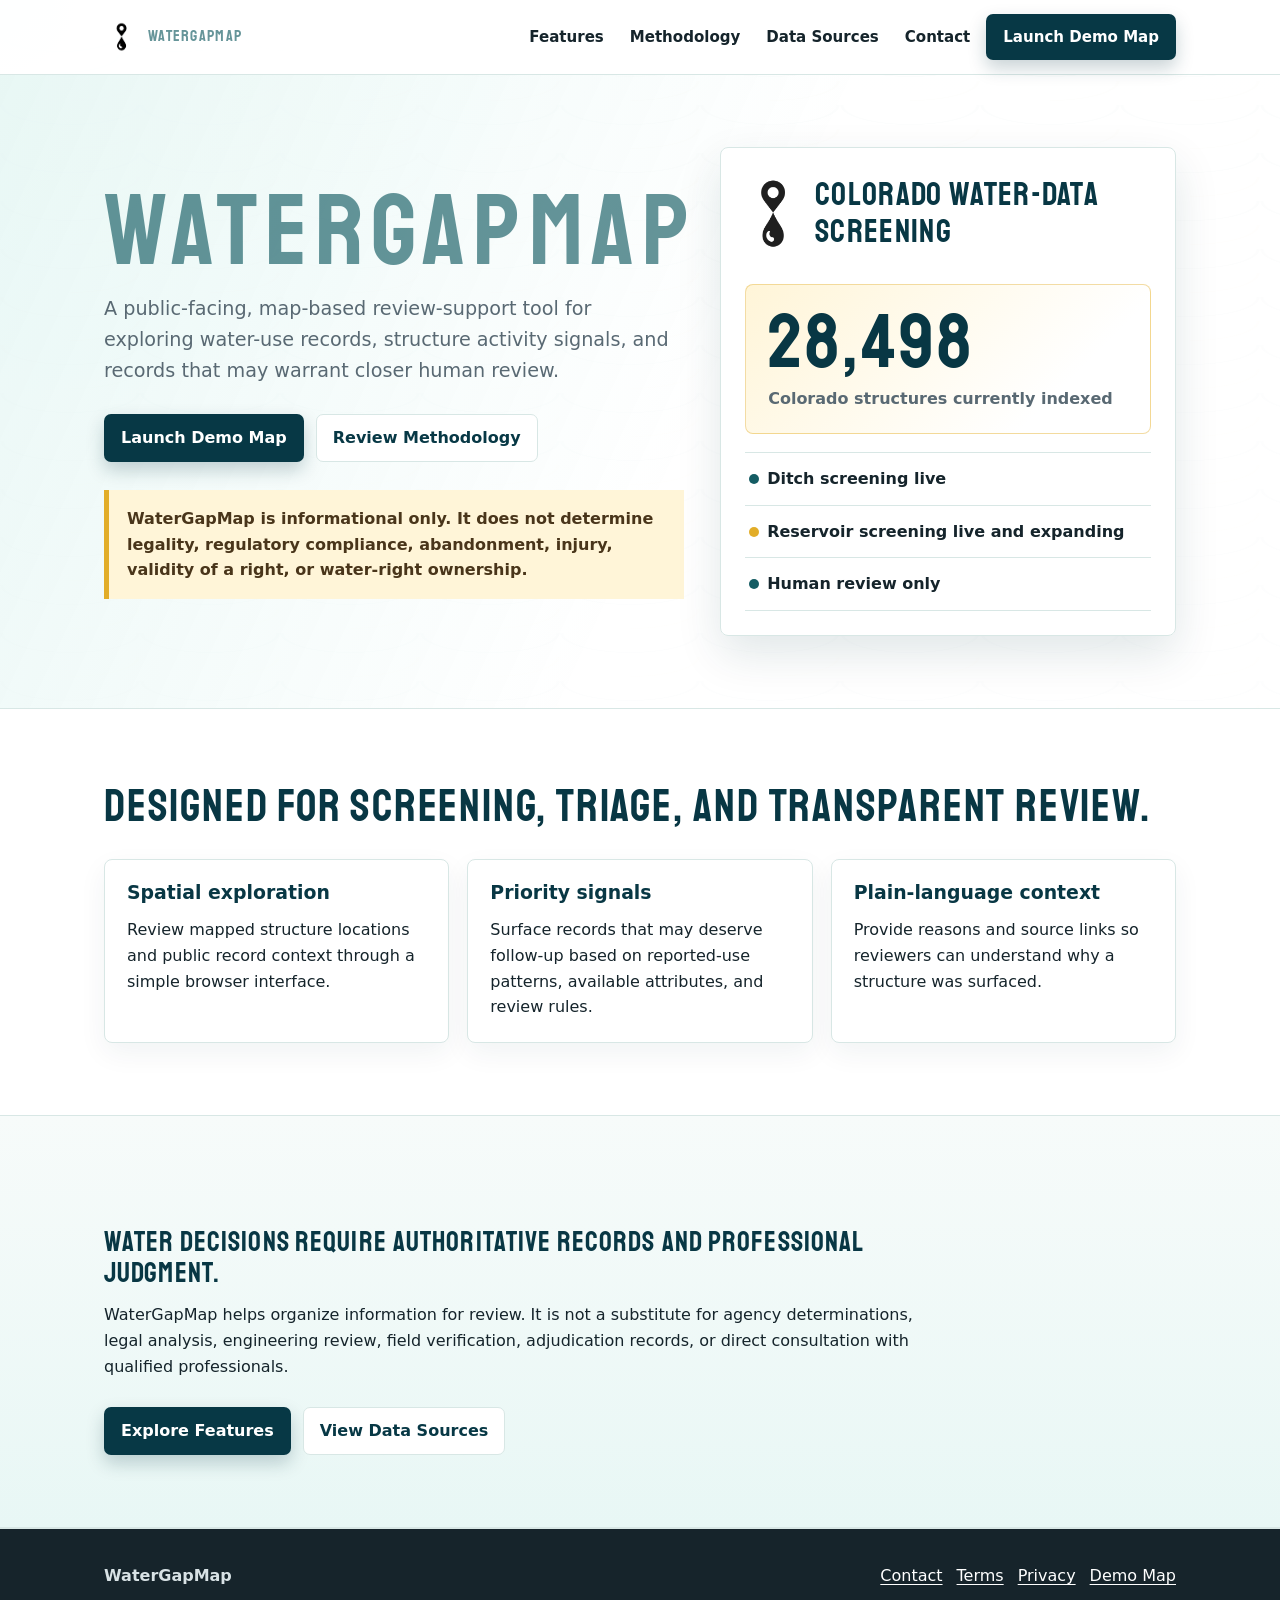
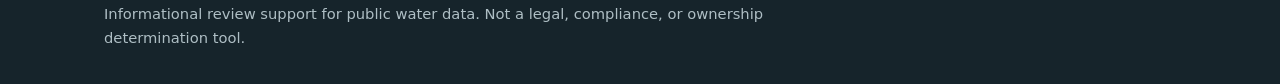
==== index.html @ fc8bfb39 "Update homepage structure coverage count" ====
<!doctype html>
<html lang="en">
<head>
  <meta charset="utf-8">
  <meta name="viewport" content="width=device-width, initial-scale=1">
  <title>WaterGapMap | Informational Water Review Support</title>
  <meta name="description" content="WaterGapMap is an informational review-support tool for exploring public water-use signals and prioritizing human review.">
  <link rel="stylesheet" href="assets/styles.css">
</head>
<body>
  <header class="site-header">
    <nav class="nav" aria-label="Main navigation">
      <a class="brand" href="index.html"><span class="brand-mark" aria-hidden="true"></span><span>WaterGapMap</span></a>
      <div class="nav-links">
        <a href="features.html">Features</a>
        <a href="methodology.html">Methodology</a>
        <a href="data-sources.html">Data Sources</a>
        <a href="contact.html">Contact</a>
        <a class="button" href="https://watergapmap-mvp.onrender.com/">Launch Demo Map</a>
      </div>
    </nav>
  </header>

  <main>
    <section class="hero">
      <div class="hero-inner hero-grid">
        <div>
          <h1 class="wordmark hero-wordmark">WaterGapMap</h1>
          <p class="lede">A public-facing, map-based review-support tool for exploring water-use records, structure activity signals, and records that may warrant closer human review.</p>
          <div class="actions">
            <a class="button" href="https://watergapmap-mvp.onrender.com/">Launch Demo Map</a>
            <a class="button secondary" href="methodology.html">Review Methodology</a>
          </div>
          <p class="notice">WaterGapMap is informational only. It does not determine legality, regulatory compliance, abandonment, injury, validity of a right, or water-right ownership.</p>
        </div>
        <aside class="mvp-panel" aria-label="WaterGapMap MVP scope">
          <div class="panel-header">
            <img class="hero-logo" src="assets/wgm_logo.png" alt="" aria-hidden="true">
            <div>
              <h2>Colorado water-data screening</h2>
            </div>
          </div>
          <div class="metric">
            <strong>28,498</strong>
            <span>Colorado structures currently indexed</span>
          </div>
          <div class="scope-list">
            <div><span class="dot low"></span><strong>Ditch screening live</strong></div>
            <div><span class="dot medium"></span><strong>Reservoir screening live and expanding</strong></div>
            <div><span class="dot low"></span><strong>Human review only</strong></div>
          </div>
        </aside>
      </div>
    </section>

    <section class="section">
      <h2>Designed for screening, triage, and transparent review.</h2>
      <div class="grid">
        <article class="card">
          <h3>Spatial exploration</h3>
          <p>Review mapped structure locations and public record context through a simple browser interface.</p>
        </article>
        <article class="card">
          <h3>Priority signals</h3>
          <p>Surface records that may deserve follow-up based on reported-use patterns, available attributes, and review rules.</p>
        </article>
        <article class="card">
          <h3>Plain-language context</h3>
          <p>Provide reasons and source links so reviewers can understand why a structure was surfaced.</p>
        </article>
      </div>
    </section>

    <section class="band">
      <div class="section">
        <div class="content">
          <h2>Water decisions require authoritative records and professional judgment.</h2>
          <p>WaterGapMap helps organize information for review. It is not a substitute for agency determinations, legal analysis, engineering review, field verification, adjudication records, or direct consultation with qualified professionals.</p>
          <div class="actions">
            <a class="button" href="features.html">Explore Features</a>
            <a class="button secondary" href="data-sources.html">View Data Sources</a>
          </div>
        </div>
      </div>
    </section>
  </main>

  <footer class="site-footer">
    <div class="footer-inner">
      <div>
        <strong>WaterGapMap</strong>
        <p class="small">Informational review support for public water data. Not a legal, compliance, or ownership determination tool.</p>
      </div>
      <div class="footer-links">
        <a href="contact.html">Contact</a>
        <a href="terms.html">Terms</a>
        <a href="privacy.html">Privacy</a>
        <a href="https://watergapmap-mvp.onrender.com/">Demo Map</a>
      </div>
    </div>
  </footer>
</body>
</html>
---- assets/styles.css ----
@import url("https://fonts.googleapis.com/css2?family=Staatliches&display=swap");

:root {
  --ink: #15242b;
  --heading: #083744;
  --muted: #596973;
  --line: #d8e7e5;
  --surface: #ffffff;
  --surface-soft: #f7fbfa;
  --surface-blue: #e8f7f5;
  --water: #145c63;
  --water-dark: #073845;
  --gold: #e2ad28;
  --gold-soft: #fff5d8;
  --green: #5f7d45;
  --deep-blue: #214d6b;
  --risk: #9b4a34;
  --shadow: 0 18px 45px rgba(8, 55, 68, 0.12);
  --max: 1120px;
}

* {
  box-sizing: border-box;
}

html {
  scroll-behavior: smooth;
}

body {
  margin: 0;
  color: var(--ink);
  background:
    radial-gradient(60px 18px at 60px 0, transparent 94%, rgba(20, 92, 99, 0.035) 96% 99%, transparent 100%) 0 34px / 120px 42px repeat-x,
    radial-gradient(60px 18px at 0 0, transparent 94%, rgba(33, 77, 107, 0.025) 96% 99%, transparent 100%) 60px 55px / 120px 42px repeat-x,
    radial-gradient(circle at top left, rgba(191, 230, 223, 0.35), transparent 34rem),
    linear-gradient(180deg, #fbfdfc 0, #ffffff 24rem);
  font-family: Inter, ui-sans-serif, system-ui, -apple-system, BlinkMacSystemFont, "Segoe UI", sans-serif;
  line-height: 1.6;
}

a {
  color: var(--water);
  text-decoration-thickness: 0.08em;
  text-underline-offset: 0.18em;
}

a:hover {
  color: var(--water-dark);
}

.site-header {
  border-bottom: 1px solid var(--line);
  background: rgba(255, 255, 255, 0.96);
  position: sticky;
  top: 0;
  z-index: 10;
}

.nav {
  max-width: var(--max);
  margin: 0 auto;
  padding: 14px 24px;
  display: flex;
  align-items: center;
  justify-content: space-between;
  gap: 24px;
}

.brand {
  display: inline-flex;
  align-items: center;
  gap: 10px;
  color: var(--ink);
  text-decoration: none;
  white-space: nowrap;
}

.brand-mark {
  width: 34px;
  height: 34px;
  background: url("wgm_logo.png") center / contain no-repeat;
}

.brand > span:last-child,
.wordmark {
  font-family: "Staatliches", Impact, Haettenschweiler, "Arial Narrow Bold", sans-serif;
  letter-spacing: 0.08em;
  color: #145c63;
  opacity: 0.65;
  font-weight: 400;
}

.nav-links {
  display: flex;
  align-items: center;
  justify-content: flex-end;
  gap: 6px;
  flex-wrap: wrap;
}

.nav-links a {
  color: var(--ink);
  font-size: 0.94rem;
  font-weight: 650;
  padding: 8px 10px;
  border-radius: 6px;
  text-decoration: none;
}

.nav-links a:hover,
.nav-links a[aria-current="page"] {
  background: var(--surface-blue);
  color: var(--water-dark);
}

.nav-links a.button,
.nav-links a.button:visited {
  min-height: 44px;
  padding: 10px 16px;
  border: 1px solid transparent;
  border-radius: 7px;
  background: var(--water-dark);
  color: #ffffff;
  font-weight: 750;
  box-shadow: 0 8px 18px rgba(8, 55, 68, 0.22);
}

.nav-links a.button:hover,
.nav-links a.button:focus,
.nav-links a.button:focus-visible,
.nav-links a.button:active {
  background: var(--water);
  color: #ffffff;
}

.button {
  display: inline-flex;
  align-items: center;
  justify-content: center;
  min-height: 44px;
  padding: 10px 16px;
  border: 1px solid transparent;
  border-radius: 7px;
  background: var(--water-dark);
  color: #ffffff;
  font-weight: 750;
  text-decoration: none;
  box-shadow: 0 8px 18px rgba(8, 55, 68, 0.22);
}

.button:hover {
  background: var(--water);
  color: #ffffff;
}

.button.secondary {
  background: #ffffff;
  border-color: var(--line);
  color: var(--water-dark);
  box-shadow: none;
}

.hero {
  background:
    linear-gradient(115deg, rgba(232, 247, 245, 0.95), rgba(255, 255, 255, 0.84) 55%),
    radial-gradient(70px 20px at 70px 0, transparent 94%, rgba(20, 92, 99, 0.06) 96% 99%, transparent 100%) 0 30px / 140px 48px repeat,
    radial-gradient(70px 20px at 0 0, transparent 94%, rgba(226, 173, 40, 0.045) 96% 99%, transparent 100%) 70px 54px / 140px 48px repeat;
  border-bottom: 1px solid var(--line);
}

.hero-inner,
.section,
.footer-inner {
  max-width: var(--max);
  margin: 0 auto;
  padding: 72px 24px;
}

.hero-grid {
  display: grid;
  grid-template-columns: minmax(0, 1.12fr) minmax(280px, 0.88fr);
  gap: 36px;
  align-items: center;
}

h1,
h2,
h3 {
  margin: 0;
  line-height: 1.12;
  color: var(--heading);
}

h1 {
  max-width: 800px;
  font-size: clamp(2.45rem, 6vw, 5rem);
}

.hero-wordmark {
  max-width: 820px;
  font-size: clamp(3.2rem, 8vw, 6.3rem);
  line-height: 0.95;
}

h2 {
  font-family: "Staatliches", Impact, Haettenschweiler, "Arial Narrow Bold", sans-serif;
  letter-spacing: 0.04em;
  font-weight: 400;
  font-size: clamp(1.8rem, 3.6vw, 2.8rem);
}

h3 {
  font-size: 1.18rem;
  font-weight: 800;
}

p {
  margin: 14px 0 0;
}

.lede {
  max-width: 760px;
  color: var(--muted);
  font-size: 1.2rem;
}

.actions {
  display: flex;
  align-items: center;
  flex-wrap: wrap;
  gap: 12px;
  margin-top: 28px;
}

.notice {
  margin-top: 28px;
  padding: 16px 18px;
  border-left: 5px solid var(--gold);
  background: var(--gold-soft);
  color: #49351a;
  font-weight: 650;
}

.mvp-panel {
  border: 1px solid var(--line);
  border-radius: 8px;
  background: rgba(255, 255, 255, 0.94);
  box-shadow: var(--shadow);
  padding: 24px;
}

.panel-header {
  display: flex;
  align-items: center;
  gap: 14px;
}

.panel-header h2 {
  font-size: clamp(1.45rem, 2.8vw, 2.05rem);
}

.hero-logo {
  width: 56px;
  height: 84px;
  object-fit: contain;
  flex: 0 0 auto;
  opacity: 0.88;
}

.metric {
  margin-top: 28px;
  padding: 22px;
  border: 1px solid rgba(226, 173, 40, 0.42);
  border-radius: 8px;
  background: linear-gradient(135deg, var(--gold-soft), #ffffff 76%);
}

.metric strong {
  display: block;
  color: var(--heading);
  font-family: "Staatliches", Impact, Haettenschweiler, "Arial Narrow Bold", sans-serif;
  font-size: clamp(3rem, 6vw, 4.8rem);
  font-weight: 400;
  letter-spacing: 0.04em;
  line-height: 0.92;
}

.metric span {
  display: block;
  margin-top: 8px;
  color: var(--muted);
  font-weight: 700;
}

.scope-list {
  display: grid;
  gap: 0;
  margin-top: 18px;
  border-top: 1px solid var(--line);
}

.scope-list > div {
  padding: 13px 4px;
  border-bottom: 1px solid var(--line);
}

.status-row {
  display: grid;
  grid-template-columns: 1fr auto;
  gap: 10px;
  padding: 8px 0;
  border-top: 1px solid var(--line);
  font-size: 0.94rem;
}

.status-row:first-of-type {
  border-top: 0;
}

.dot {
  display: inline-block;
  width: 10px;
  height: 10px;
  margin-right: 8px;
  border-radius: 50%;
}

.dot.high {
  background: var(--risk);
}

.dot.medium {
  background: var(--gold);
}

.dot.low {
  background: var(--water);
}

.grid {
  display: grid;
  grid-template-columns: repeat(3, minmax(0, 1fr));
  gap: 18px;
  margin-top: 28px;
}

.grid.two {
  grid-template-columns: repeat(2, minmax(0, 1fr));
}

.card {
  border: 1px solid var(--line);
  border-radius: 8px;
  background: var(--surface);
  padding: 22px;
  box-shadow: 0 10px 28px rgba(8, 55, 68, 0.06);
}

.card h3 {
  color: var(--heading);
}

.feature-card {
  border-top-width: 4px;
}

.feature-card h3 {
  font-family: "Staatliches", Impact, Haettenschweiler, "Arial Narrow Bold", sans-serif;
  font-size: 1.35rem;
  font-weight: 400;
  letter-spacing: 0.035em;
}

.feature-card.accent-teal {
  border-top-color: var(--water);
}

.feature-card.accent-gold {
  border-top-color: var(--gold);
}

.feature-card.accent-green {
  border-top-color: var(--green);
}

.feature-card.accent-blue {
  border-top-color: var(--deep-blue);
}

.card strong {
  color: var(--water-dark);
}

.band {
  background: linear-gradient(180deg, var(--surface-soft), var(--surface-blue));
  border-block: 1px solid var(--line);
}

.page-title {
  background:
    linear-gradient(115deg, rgba(232, 247, 245, 0.94), rgba(255, 255, 255, 0.9)),
    radial-gradient(64px 18px at 64px 0, transparent 94%, rgba(20, 92, 99, 0.05) 96% 99%, transparent 100%) 0 34px / 128px 44px repeat;
  border-bottom: 1px solid var(--line);
}

.page-title .section {
  padding-top: 44px;
  padding-bottom: 44px;
}

.page-title h1 {
  font-family: "Staatliches", Impact, Haettenschweiler, "Arial Narrow Bold", sans-serif;
  font-size: clamp(2.25rem, 4.5vw, 3.6rem);
  font-weight: 400;
  letter-spacing: 0.035em;
}

.content {
  max-width: 830px;
}

.content h2 {
  margin-top: 38px;
  font-size: 1.75rem;
  color: var(--heading);
}

.content ul,
.content ol {
  margin: 18px 0 0;
  padding-left: 22px;
}

.content li {
  margin-top: 10px;
}

.callout {
  margin-top: 28px;
  padding: 22px;
  border: 1px solid var(--line);
  border-radius: 8px;
  background: #ffffff;
}

.contact-hero .section {
  padding-top: 48px;
  padding-bottom: 48px;
}

.contact-hero .section > p:last-child {
  max-width: 680px;
  color: var(--muted);
}

.contact-section {
  display: grid;
  gap: 48px;
}

.contact-details {
  max-width: 680px;
}

.contact-details h2 {
  font-size: clamp(1.8rem, 3.2vw, 2.5rem);
}

.contact-email {
  display: inline-block;
  margin-top: 18px;
  color: var(--water-dark);
  font-size: 1.15rem;
  font-weight: 800;
}

.contact-note {
  color: var(--muted);
}

.feedback-form-wrap {
  width: min(100%, 860px);
  margin: 0 auto;
}

.feedback-form {
  overflow: hidden;
  border: 1px solid var(--line);
  border-top: 4px solid var(--water);
  border-radius: 8px;
  background: var(--surface);
  box-shadow: var(--shadow);
}

.feedback-form iframe {
  display: block;
  width: 100%;
  min-height: 720px;
  border: 0;
}

.form-fallback {
  margin: 0;
  padding: 14px 18px;
  border-top: 1px solid var(--line);
  background: var(--surface-soft);
  font-size: 0.92rem;
}

.site-footer {
  border-top: 1px solid var(--line);
  background: #16242b;
  color: #d8e2e5;
}

.site-footer a {
  color: #ffffff;
}

.footer-inner {
  padding-top: 34px;
  padding-bottom: 34px;
  display: grid;
  grid-template-columns: minmax(0, 1fr) auto;
  gap: 24px;
  align-items: start;
}

.footer-links {
  display: flex;
  gap: 14px;
  flex-wrap: wrap;
  justify-content: flex-end;
}

.small {
  color: #aebec4;
  font-size: 0.92rem;
}

@media (max-width: 820px) {
  .nav {
    align-items: flex-start;
    flex-direction: column;
    gap: 12px;
  }

  .nav-links {
    justify-content: flex-start;
  }

  .hero-inner,
  .section,
  .footer-inner {
    padding-left: 18px;
    padding-right: 18px;
  }

  .hero-grid,
  .grid,
  .grid.two,
  .footer-inner {
    grid-template-columns: 1fr;
  }

  .footer-links {
    justify-content: flex-start;
  }
}

@media (max-width: 700px) {
  body {
    background:
      radial-gradient(circle at top left, rgba(191, 230, 223, 0.24), transparent 24rem),
      linear-gradient(180deg, #fbfdfc 0, #ffffff 20rem);
  }

  .nav {
    padding: 12px 18px;
  }

  .brand {
    gap: 8px;
  }

  .brand-mark {
    width: 30px;
    height: 30px;
  }

  .nav-links {
    width: 100%;
    gap: 8px;
  }

  .nav-links a {
    min-height: 40px;
    padding: 9px 10px;
  }

  .nav-links a.button,
  .nav-links a.button:visited {
    width: 100%;
    min-height: 46px;
  }

  .hero-inner,
  .section {
    padding-top: 46px;
    padding-bottom: 46px;
  }

  .hero-grid {
    gap: 26px;
    align-items: start;
  }

  h1,
  .hero-wordmark {
    font-size: clamp(2.35rem, 13vw, 3.7rem);
    line-height: 1;
  }

  .page-title .section,
  .contact-hero .section {
    padding-top: 34px;
    padding-bottom: 34px;
  }

  .page-title h1 {
    font-size: clamp(2rem, 11vw, 2.85rem);
  }

  h2 {
    font-size: clamp(1.55rem, 8vw, 2.15rem);
  }

  .lede {
    font-size: 1.05rem;
  }

  .actions {
    gap: 10px;
    margin-top: 22px;
  }

  .actions .button {
    width: 100%;
    min-height: 48px;
  }

  .notice,
  .mvp-panel,
  .card,
  .callout {
    padding: 18px;
  }

  .metric {
    margin-top: 20px;
    padding: 18px;
  }

  .metric strong {
    font-size: clamp(2.6rem, 14vw, 3.8rem);
  }

  .grid,
  .grid.two {
    gap: 16px;
    margin-top: 22px;
  }

  .content h2 {
    margin-top: 30px;
  }

  .contact-section {
    gap: 32px;
  }

  .feedback-form-wrap {
    width: 100%;
  }

  .feedback-form iframe {
    min-height: 660px;
  }
}

@media (max-width: 520px) {
  .nav-links a {
    flex: 1 1 calc(50% - 8px);
    text-align: center;
  }

  .nav-links a.button,
  .nav-links a.button:visited {
    flex-basis: 100%;
  }

  .hero-inner,
  .section,
  .footer-inner {
    padding-left: 16px;
    padding-right: 16px;
  }

  .panel-header {
    align-items: flex-start;
  }

  .hero-logo {
    width: 48px;
    height: 72px;
  }

  .feedback-form iframe {
    min-height: 620px;
  }
}
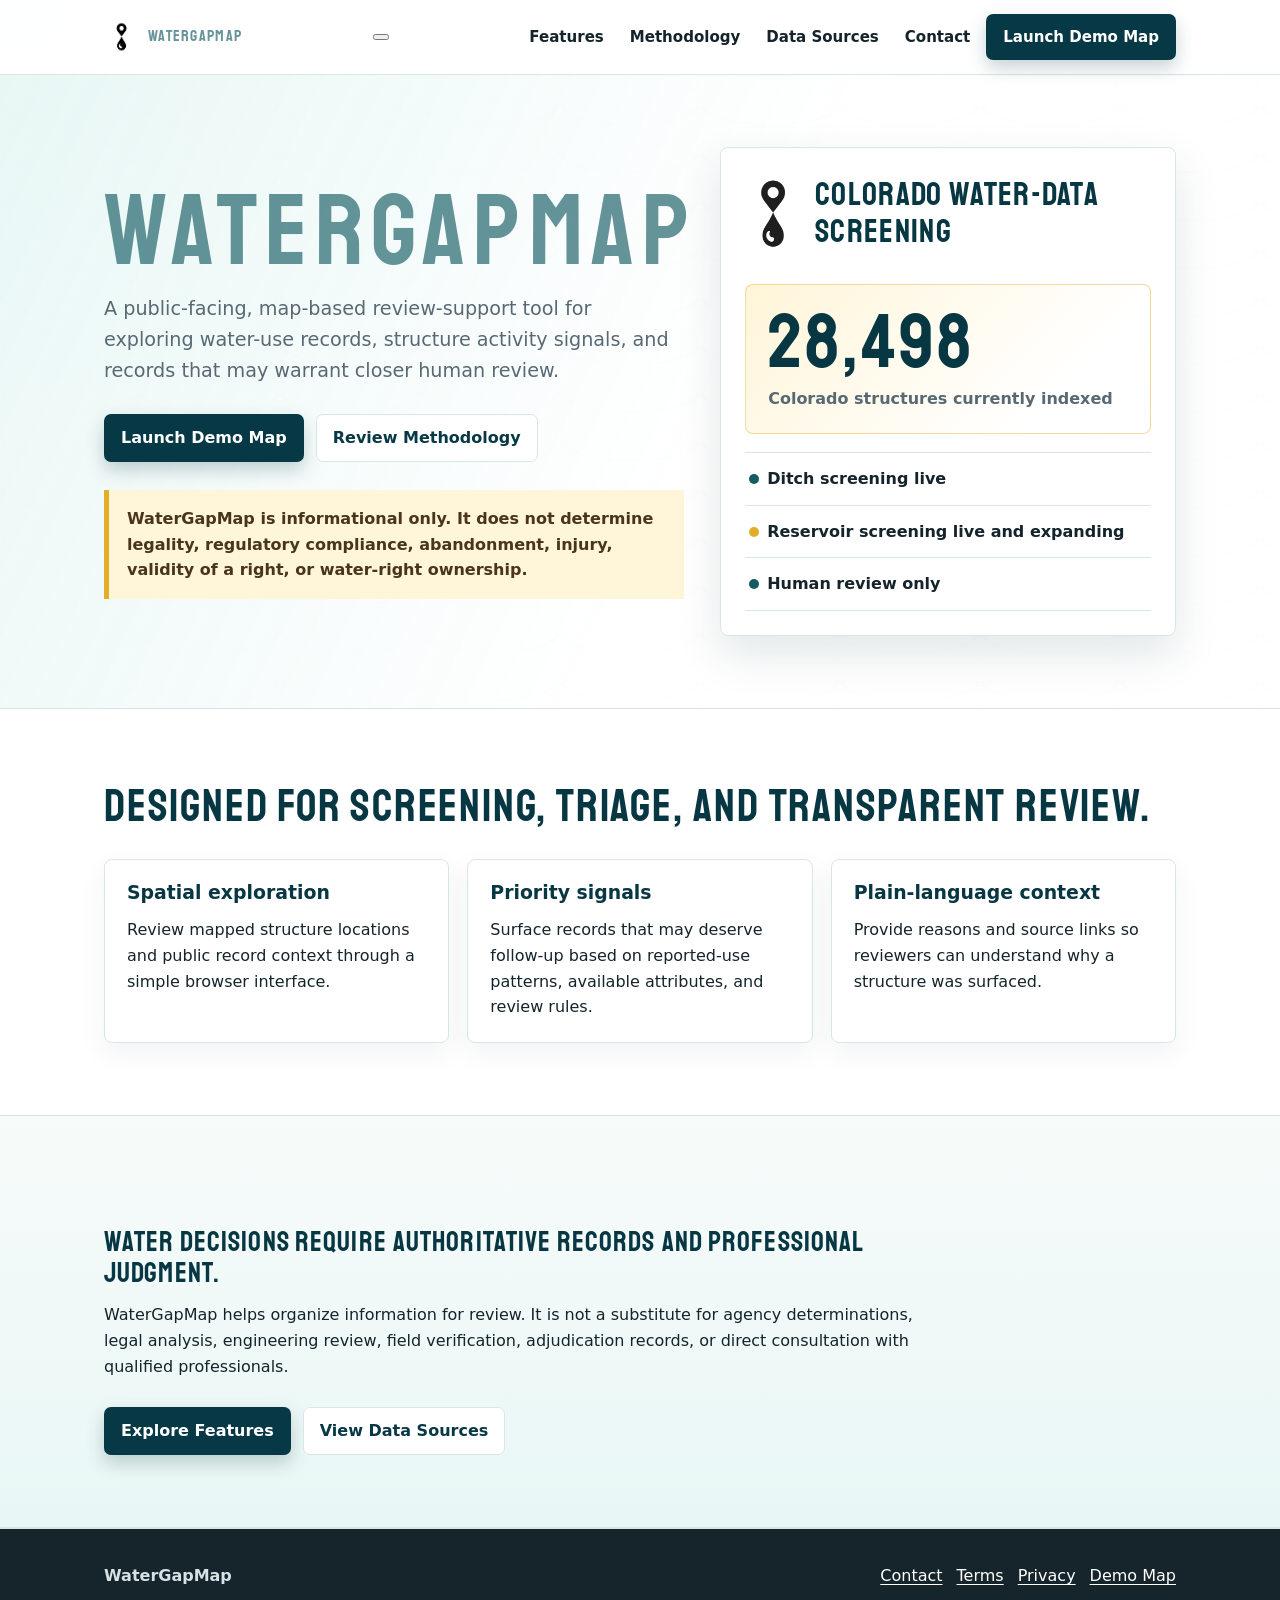
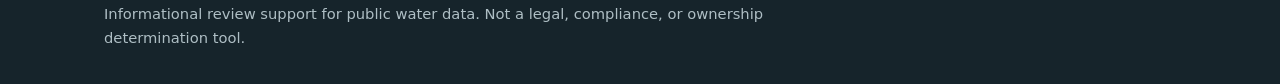
==== commit b4b44aed: "Add mobile hamburger navigation" ====
--- a/index.html
+++ b/index.html
@@ -11,7 +11,8 @@
   <header class="site-header">
     <nav class="nav" aria-label="Main navigation">
       <a class="brand" href="index.html"><span class="brand-mark" aria-hidden="true"></span><span>WaterGapMap</span></a>
-      <div class="nav-links">
+      <button class="nav-toggle" type="button" aria-label="Toggle navigation menu" aria-expanded="false" aria-controls="primary-navigation"><span class="nav-toggle-bar" aria-hidden="true"></span><span class="nav-toggle-bar" aria-hidden="true"></span><span class="nav-toggle-bar" aria-hidden="true"></span></button>
+      <div class="nav-links" id="primary-navigation">
         <a href="features.html">Features</a>
         <a href="methodology.html">Methodology</a>
         <a href="data-sources.html">Data Sources</a>
@@ -99,5 +100,6 @@
       </div>
     </div>
   </footer>
+  <script src="assets/site.js" defer></script>
 </body>
 </html>
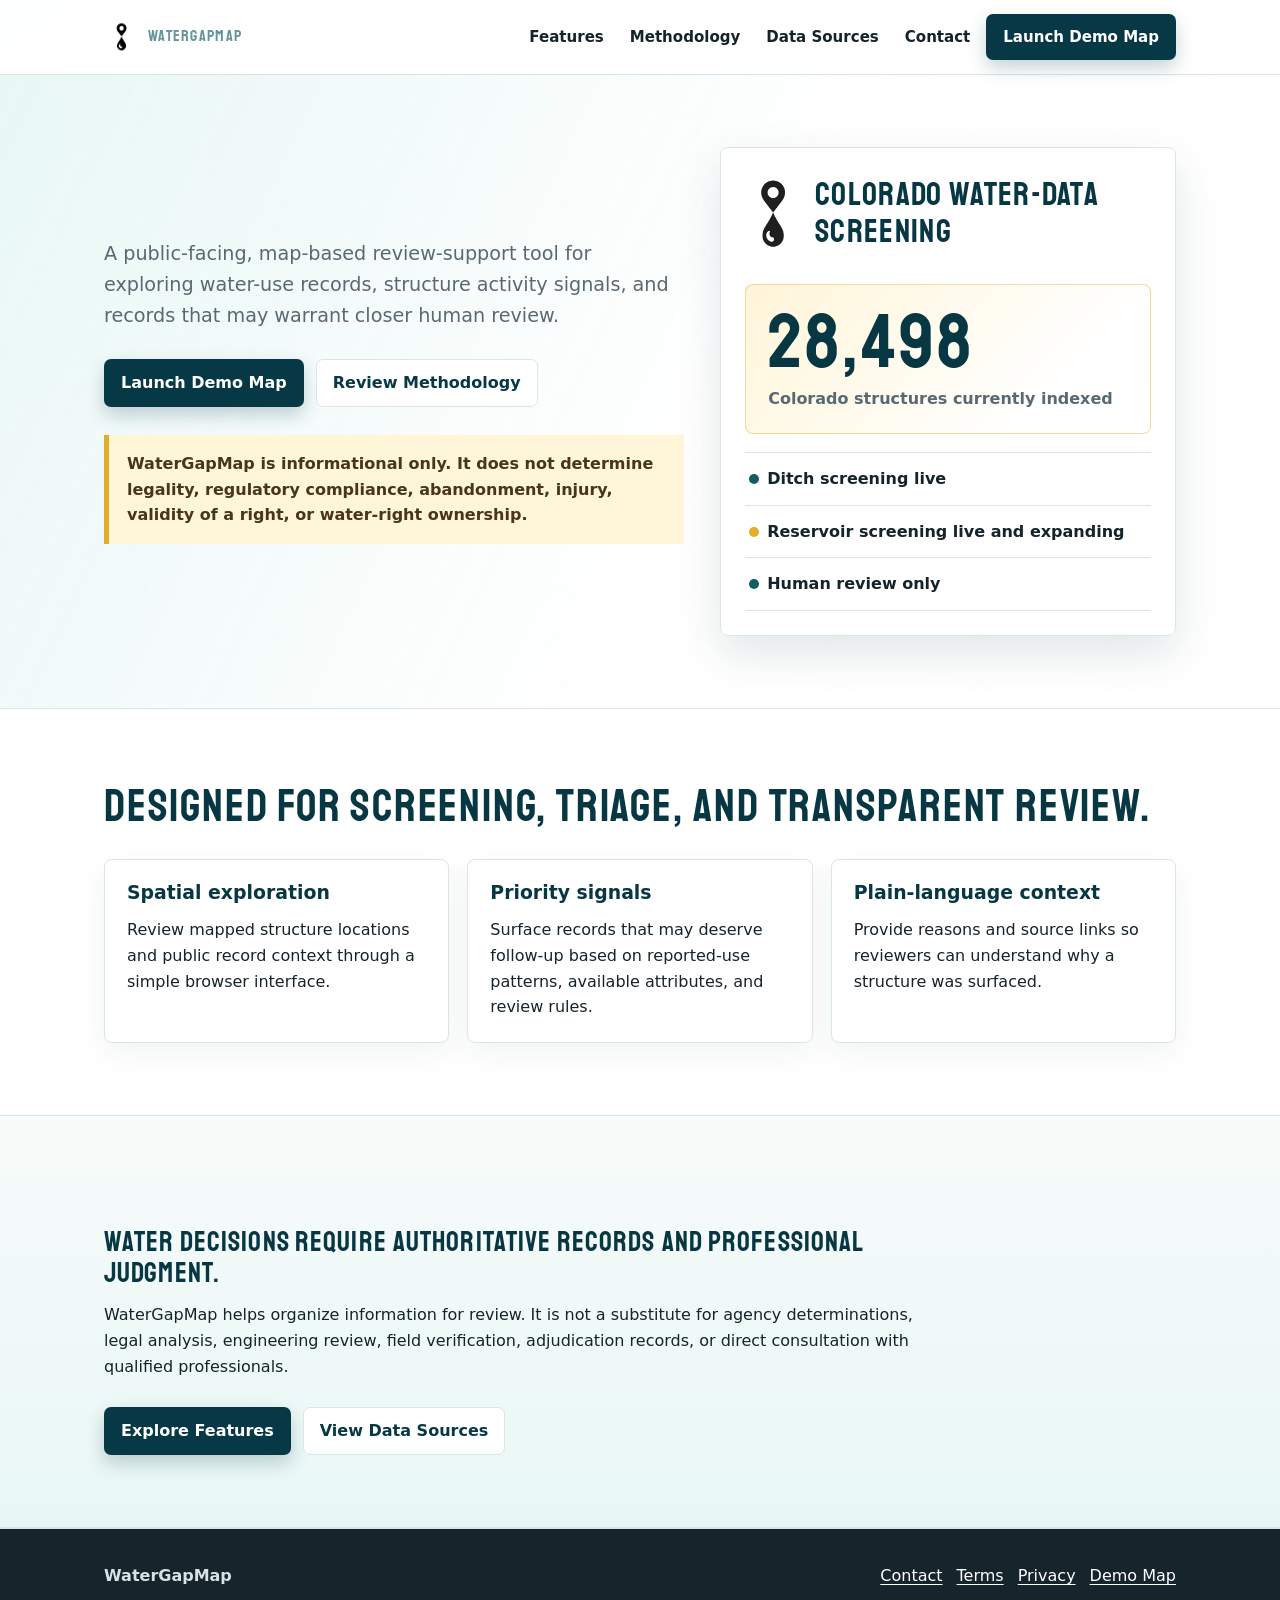
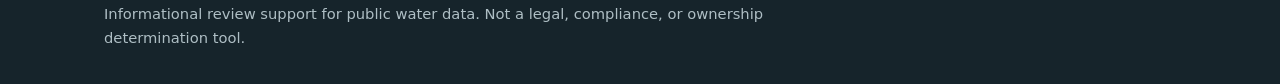
==== commit f8b4c1d1: "Remove large homepage hero title" ====
--- a/index.html
+++ b/index.html
@@ -26,7 +26,6 @@
     <section class="hero">
       <div class="hero-inner hero-grid">
         <div>
-          <h1 class="wordmark hero-wordmark">WaterGapMap</h1>
           <p class="lede">A public-facing, map-based review-support tool for exploring water-use records, structure activity signals, and records that may warrant closer human review.</p>
           <div class="actions">
             <a class="button" href="https://watergapmap-mvp.onrender.com/">Launch Demo Map</a>
--- a/assets/styles.css
+++ b/assets/styles.css
@@ -99,6 +99,35 @@
   flex-wrap: wrap;
 }
 
+.nav-toggle {
+  display: none;
+  width: 44px;
+  height: 44px;
+  align-items: center;
+  justify-content: center;
+  flex-direction: column;
+  gap: 5px;
+  border: 1px solid var(--line);
+  border-radius: 7px;
+  background: #ffffff;
+  color: var(--water-dark);
+  cursor: pointer;
+}
+
+.nav-toggle:hover,
+.nav-toggle:focus-visible {
+  border-color: var(--water);
+  background: var(--surface-blue);
+  outline: none;
+}
+
+.nav-toggle-bar {
+  width: 20px;
+  height: 2px;
+  border-radius: 999px;
+  background: currentColor;
+}
+
 .nav-links a {
   color: var(--ink);
   font-size: 0.94rem;
@@ -225,6 +254,10 @@
   font-size: 1.2rem;
 }
 
+.hero .lede {
+  margin-top: 0;
+}
+
 .actions {
   display: flex;
   align-items: center;
@@ -569,6 +602,52 @@
   }
 }
 
+@media (max-width: 768px) {
+  .nav {
+    position: relative;
+    align-items: center;
+    flex-direction: row;
+  }
+
+  .nav-toggle {
+    display: inline-flex;
+  }
+
+  .nav-links {
+    position: absolute;
+    top: calc(100% + 8px);
+    right: 18px;
+    left: 18px;
+    display: none;
+    flex-direction: column;
+    align-items: stretch;
+    gap: 4px;
+    width: auto;
+    padding: 10px;
+    border: 1px solid var(--line);
+    border-radius: 8px;
+    background: rgba(255, 255, 255, 0.98);
+    box-shadow: var(--shadow);
+  }
+
+  .nav.nav-open .nav-links {
+    display: flex;
+  }
+
+  .nav-links a {
+    width: 100%;
+    min-height: 44px;
+    padding: 10px 12px;
+  }
+
+  .nav-links a.button,
+  .nav-links a.button:visited {
+    justify-content: center;
+    min-height: 46px;
+    margin-top: 4px;
+  }
+}
+
 @media (max-width: 700px) {
   body {
     background:
@@ -589,22 +668,6 @@
     height: 30px;
   }
 
-  .nav-links {
-    width: 100%;
-    gap: 8px;
-  }
-
-  .nav-links a {
-    min-height: 40px;
-    padding: 9px 10px;
-  }
-
-  .nav-links a.button,
-  .nav-links a.button:visited {
-    width: 100%;
-    min-height: 46px;
-  }
-
   .hero-inner,
   .section {
     padding-top: 46px;
@@ -690,16 +753,6 @@
 }
 
 @media (max-width: 520px) {
-  .nav-links a {
-    flex: 1 1 calc(50% - 8px);
-    text-align: center;
-  }
-
-  .nav-links a.button,
-  .nav-links a.button:visited {
-    flex-basis: 100%;
-  }
-
   .hero-inner,
   .section,
   .footer-inner {
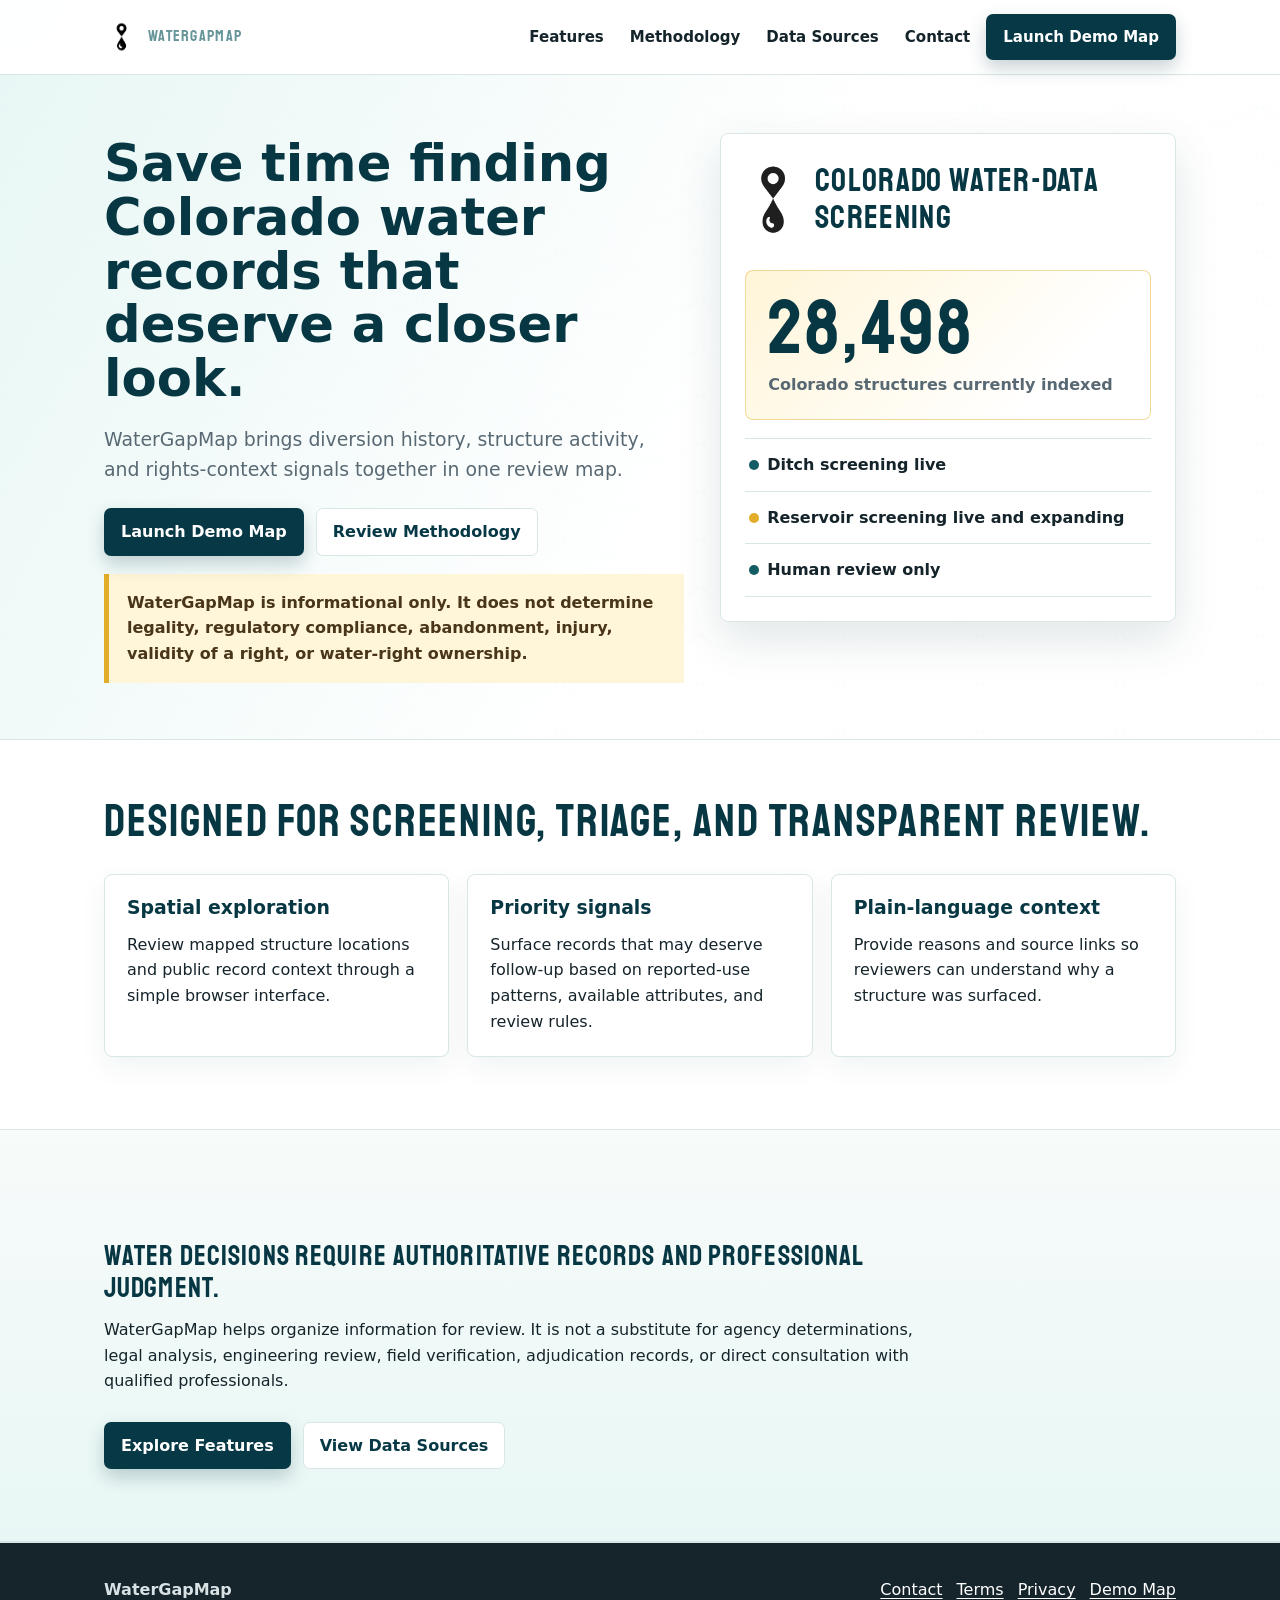
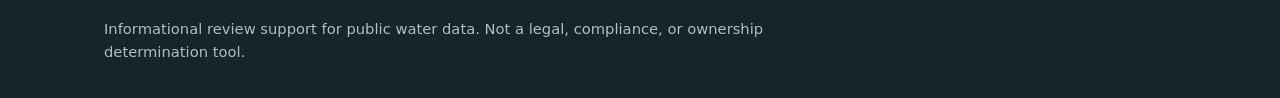
==== commit a846444f: "Improve homepage hero layout" ====
--- a/index.html
+++ b/index.html
@@ -25,8 +25,9 @@
   <main>
     <section class="hero">
       <div class="hero-inner hero-grid">
-        <div>
-          <p class="lede">A public-facing, map-based review-support tool for exploring water-use records, structure activity signals, and records that may warrant closer human review.</p>
+        <div class="hero-copy">
+          <h1 class="hero-headline">Save time finding Colorado water records that deserve a closer look.</h1>
+          <p class="hero-summary">WaterGapMap brings diversion history, structure activity, and rights-context signals together in one review map.</p>
           <div class="actions">
             <a class="button" href="https://watergapmap-mvp.onrender.com/">Launch Demo Map</a>
             <a class="button secondary" href="methodology.html">Review Methodology</a>
--- a/assets/styles.css
+++ b/assets/styles.css
@@ -206,11 +206,16 @@
   padding: 72px 24px;
 }
 
+.hero-inner {
+  padding-top: 58px;
+  padding-bottom: 56px;
+}
+
 .hero-grid {
   display: grid;
   grid-template-columns: minmax(0, 1.12fr) minmax(280px, 0.88fr);
   gap: 36px;
-  align-items: center;
+  align-items: start;
 }
 
 h1,
@@ -232,6 +237,12 @@
   line-height: 0.95;
 }
 
+.hero-headline {
+  max-width: 680px;
+  font-size: clamp(2.45rem, 4.4vw, 3.2rem);
+  line-height: 1.05;
+}
+
 h2 {
   font-family: "Staatliches", Impact, Haettenschweiler, "Arial Narrow Bold", sans-serif;
   letter-spacing: 0.04em;
@@ -256,6 +267,17 @@
 
 .hero .lede {
   margin-top: 0;
+}
+
+.hero-copy {
+  padding-top: 4px;
+}
+
+.hero-summary {
+  max-width: 650px;
+  margin-top: 18px;
+  color: var(--muted);
+  font-size: 1.18rem;
 }
 
 .actions {
@@ -264,6 +286,10 @@
   flex-wrap: wrap;
   gap: 12px;
   margin-top: 28px;
+}
+
+.hero .actions {
+  margin-top: 24px;
 }
 
 .notice {
@@ -273,6 +299,15 @@
   background: var(--gold-soft);
   color: #49351a;
   font-weight: 650;
+}
+
+.hero .notice {
+  max-width: 680px;
+  margin-top: 18px;
+}
+
+.hero + .section {
+  padding-top: 56px;
 }
 
 .mvp-panel {
@@ -674,8 +709,13 @@
     padding-bottom: 46px;
   }
 
+  .hero-inner {
+    padding-top: 38px;
+    padding-bottom: 40px;
+  }
+
   .hero-grid {
-    gap: 26px;
+    gap: 24px;
     align-items: start;
   }
 
@@ -685,6 +725,16 @@
     line-height: 1;
   }
 
+  .hero-headline {
+    font-size: clamp(2rem, 9vw, 2.55rem);
+    line-height: 1.08;
+  }
+
+  .hero-summary {
+    margin-top: 14px;
+    font-size: 1.05rem;
+  }
+
   .page-title .section,
   .contact-hero .section {
     padding-top: 34px;
@@ -706,6 +756,10 @@
   .actions {
     gap: 10px;
     margin-top: 22px;
+  }
+
+  .hero .actions {
+    margin-top: 20px;
   }
 
   .actions .button {
@@ -718,6 +772,10 @@
   .card,
   .callout {
     padding: 18px;
+  }
+
+  .hero .notice {
+    margin-top: 16px;
   }
 
   .metric {
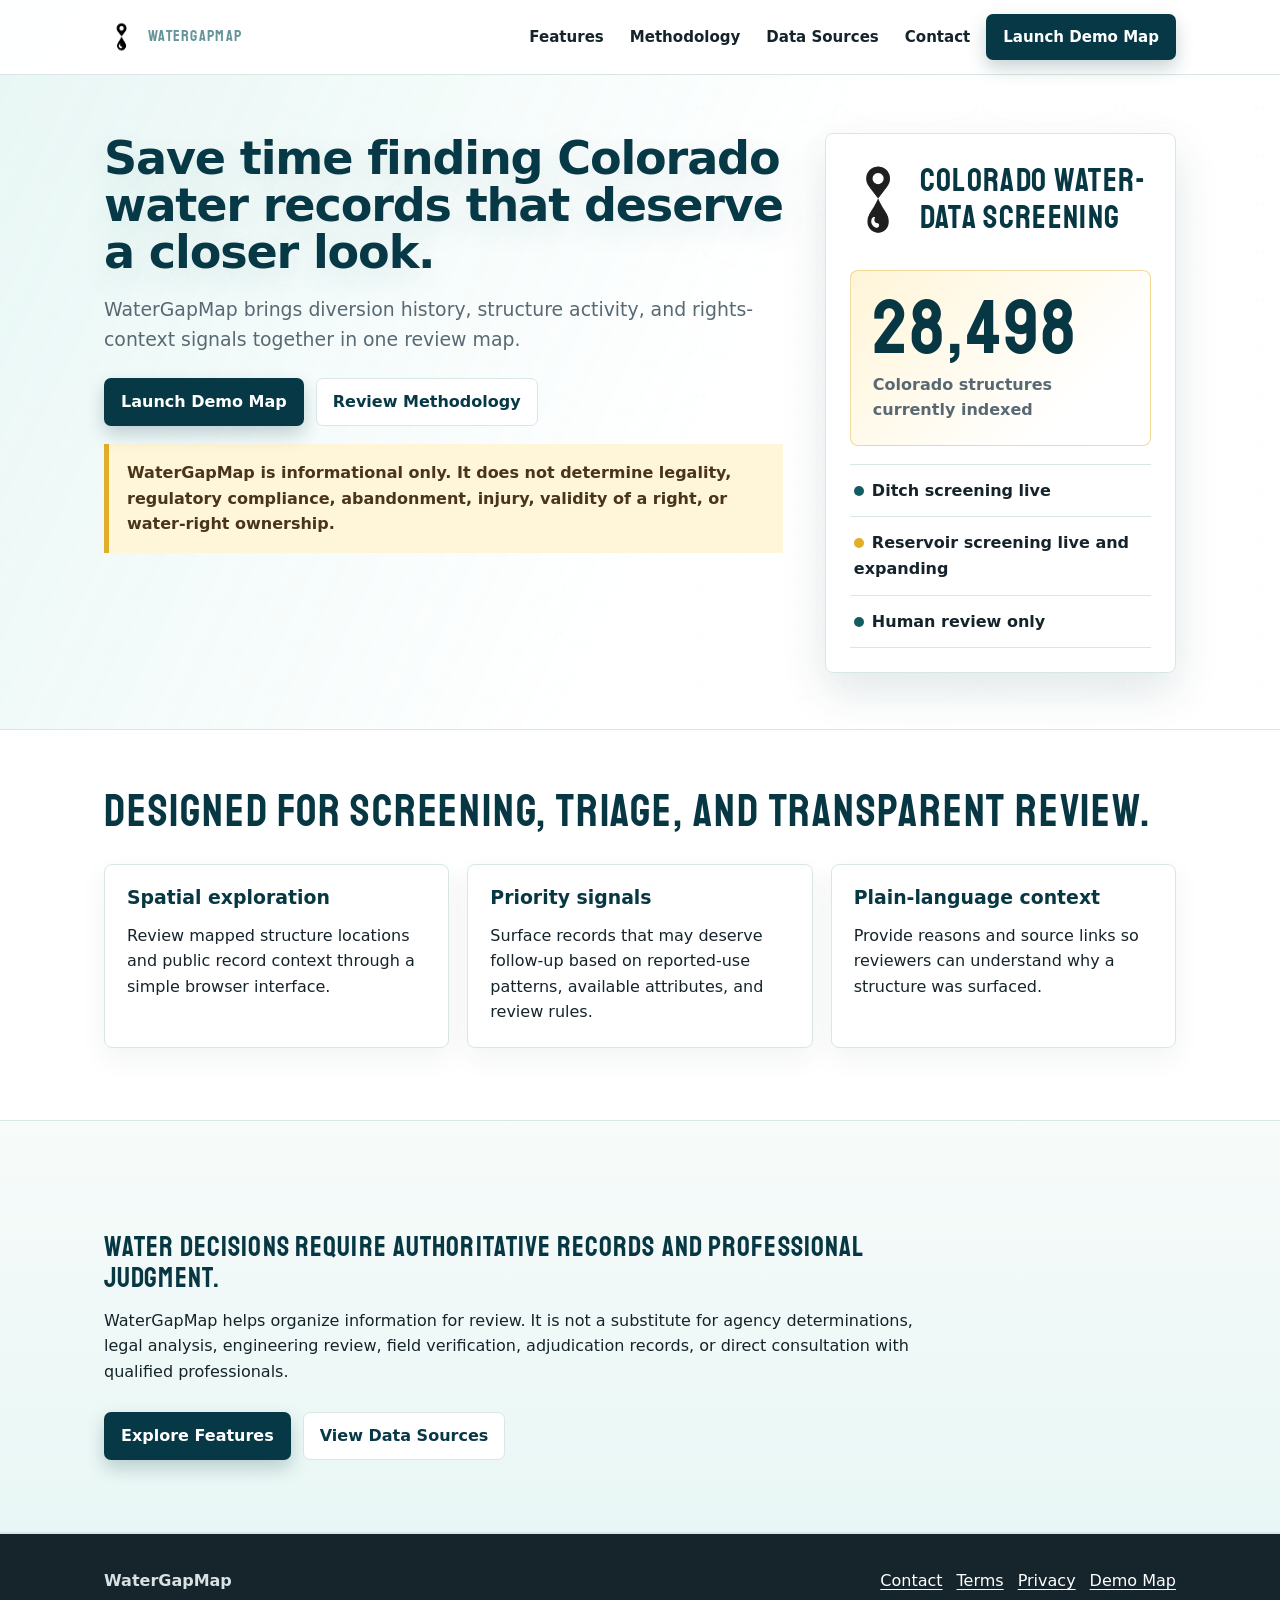
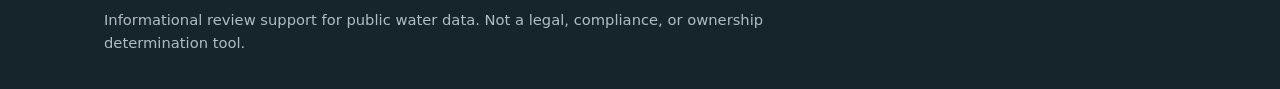
==== commit 1fb51c41: "Add site favicon and app icons" ====
--- a/index.html
+++ b/index.html
@@ -5,6 +5,10 @@
   <meta name="viewport" content="width=device-width, initial-scale=1">
   <title>WaterGapMap | Informational Water Review Support</title>
   <meta name="description" content="WaterGapMap is an informational review-support tool for exploring public water-use signals and prioritizing human review.">
+  <link rel="icon" href="assets/favicon.ico" sizes="any">
+  <link rel="icon" type="image/png" sizes="32x32" href="assets/favicon-32x32.png">
+  <link rel="icon" type="image/png" sizes="16x16" href="assets/favicon-16x16.png">
+  <link rel="apple-touch-icon" href="assets/apple-touch-icon.png">
   <link rel="stylesheet" href="assets/styles.css">
 </head>
 <body>
--- a/assets/styles.css
+++ b/assets/styles.css
@@ -213,8 +213,8 @@
 
 .hero-grid {
   display: grid;
-  grid-template-columns: minmax(0, 1.12fr) minmax(280px, 0.88fr);
-  gap: 36px;
+  grid-template-columns: minmax(0, 1.45fr) minmax(300px, 0.75fr);
+  gap: 42px;
   align-items: start;
 }
 
@@ -238,9 +238,12 @@
 }
 
 .hero-headline {
-  max-width: 680px;
-  font-size: clamp(2.45rem, 4.4vw, 3.2rem);
-  line-height: 1.05;
+  max-width: 760px;
+  font-size: clamp(2.2rem, 3.6vw, 3rem);
+  line-height: 1.02;
+  letter-spacing: -0.025em;
+  color: var(--water-dark);
+  text-shadow: 0 10px 30px rgba(38, 111, 122, 0.12);
 }
 
 h2 {
@@ -270,11 +273,11 @@
 }
 
 .hero-copy {
-  padding-top: 4px;
+  padding-top: 2px;
 }
 
 .hero-summary {
-  max-width: 650px;
+  max-width: 690px;
   margin-top: 18px;
   color: var(--muted);
   font-size: 1.18rem;
@@ -726,8 +729,10 @@
   }
 
   .hero-headline {
-    font-size: clamp(2rem, 9vw, 2.55rem);
-    line-height: 1.08;
+    max-width: 100%;
+    font-size: clamp(2rem, 8vw, 2.45rem);
+    line-height: 1.04;
+    letter-spacing: -0.018em;
   }
 
   .hero-summary {
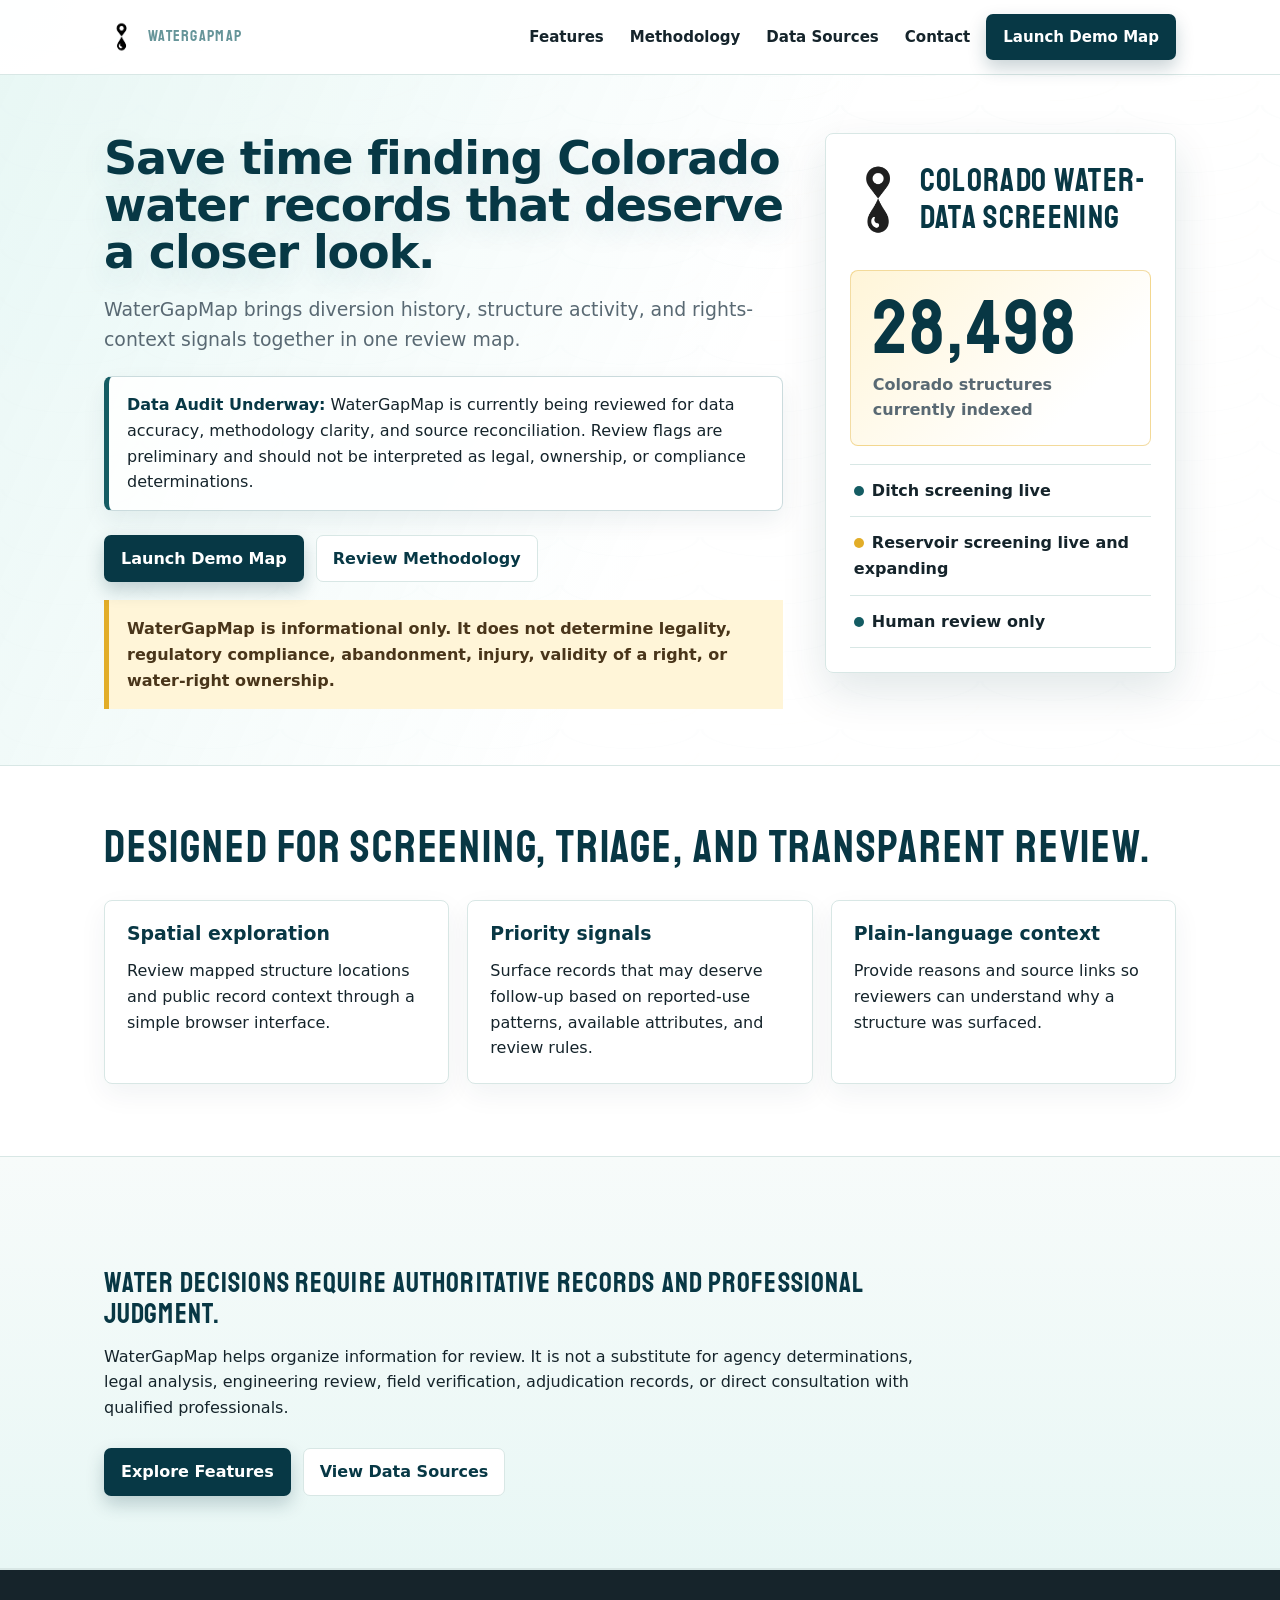
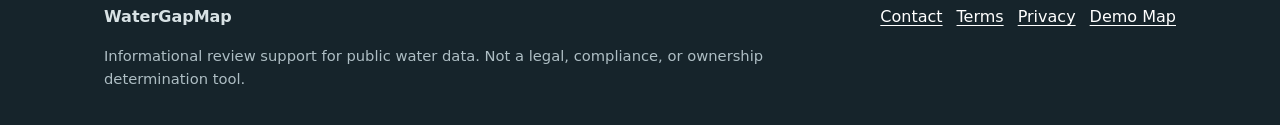
==== commit a15d76b6: "Add audit notice and move disclaimer" ====
--- a/index.html
+++ b/index.html
@@ -32,6 +32,9 @@
         <div class="hero-copy">
           <h1 class="hero-headline">Save time finding Colorado water records that deserve a closer look.</h1>
           <p class="hero-summary">WaterGapMap brings diversion history, structure activity, and rights-context signals together in one review map.</p>
+          <div class="audit-notice compact">
+            <strong>Data Audit Underway:</strong> WaterGapMap is currently being reviewed for data accuracy, methodology clarity, and source reconciliation. Review flags are preliminary and should not be interpreted as legal, ownership, or compliance determinations.
+          </div>
           <div class="actions">
             <a class="button" href="https://watergapmap-mvp.onrender.com/">Launch Demo Map</a>
             <a class="button secondary" href="methodology.html">Review Methodology</a>
--- a/assets/styles.css
+++ b/assets/styles.css
@@ -309,6 +309,37 @@
   margin-top: 18px;
 }
 
+.audit-notice {
+  margin-top: 28px;
+  padding: 20px 22px;
+  border: 1px solid rgba(20, 92, 99, 0.22);
+  border-left: 5px solid var(--water);
+  border-radius: 8px;
+  background: rgba(255, 255, 255, 0.9);
+  box-shadow: 0 10px 24px rgba(8, 55, 68, 0.07);
+  color: var(--ink);
+}
+
+.audit-notice.compact {
+  max-width: 700px;
+  margin-top: 22px;
+  padding: 15px 18px;
+  background: rgba(255, 255, 255, 0.86);
+}
+
+.audit-notice h2 {
+  margin-top: 0;
+  font-size: 1.55rem;
+}
+
+.audit-notice p {
+  margin-top: 12px;
+}
+
+.audit-notice strong {
+  color: var(--water-dark);
+}
+
 .hero + .section {
   padding-top: 56px;
 }
@@ -775,12 +806,18 @@
   .notice,
   .mvp-panel,
   .card,
-  .callout {
+  .callout,
+  .audit-notice {
     padding: 18px;
   }
 
   .hero .notice {
     margin-top: 16px;
+  }
+
+  .audit-notice.compact {
+    margin-top: 18px;
+    padding: 16px;
   }
 
   .metric {
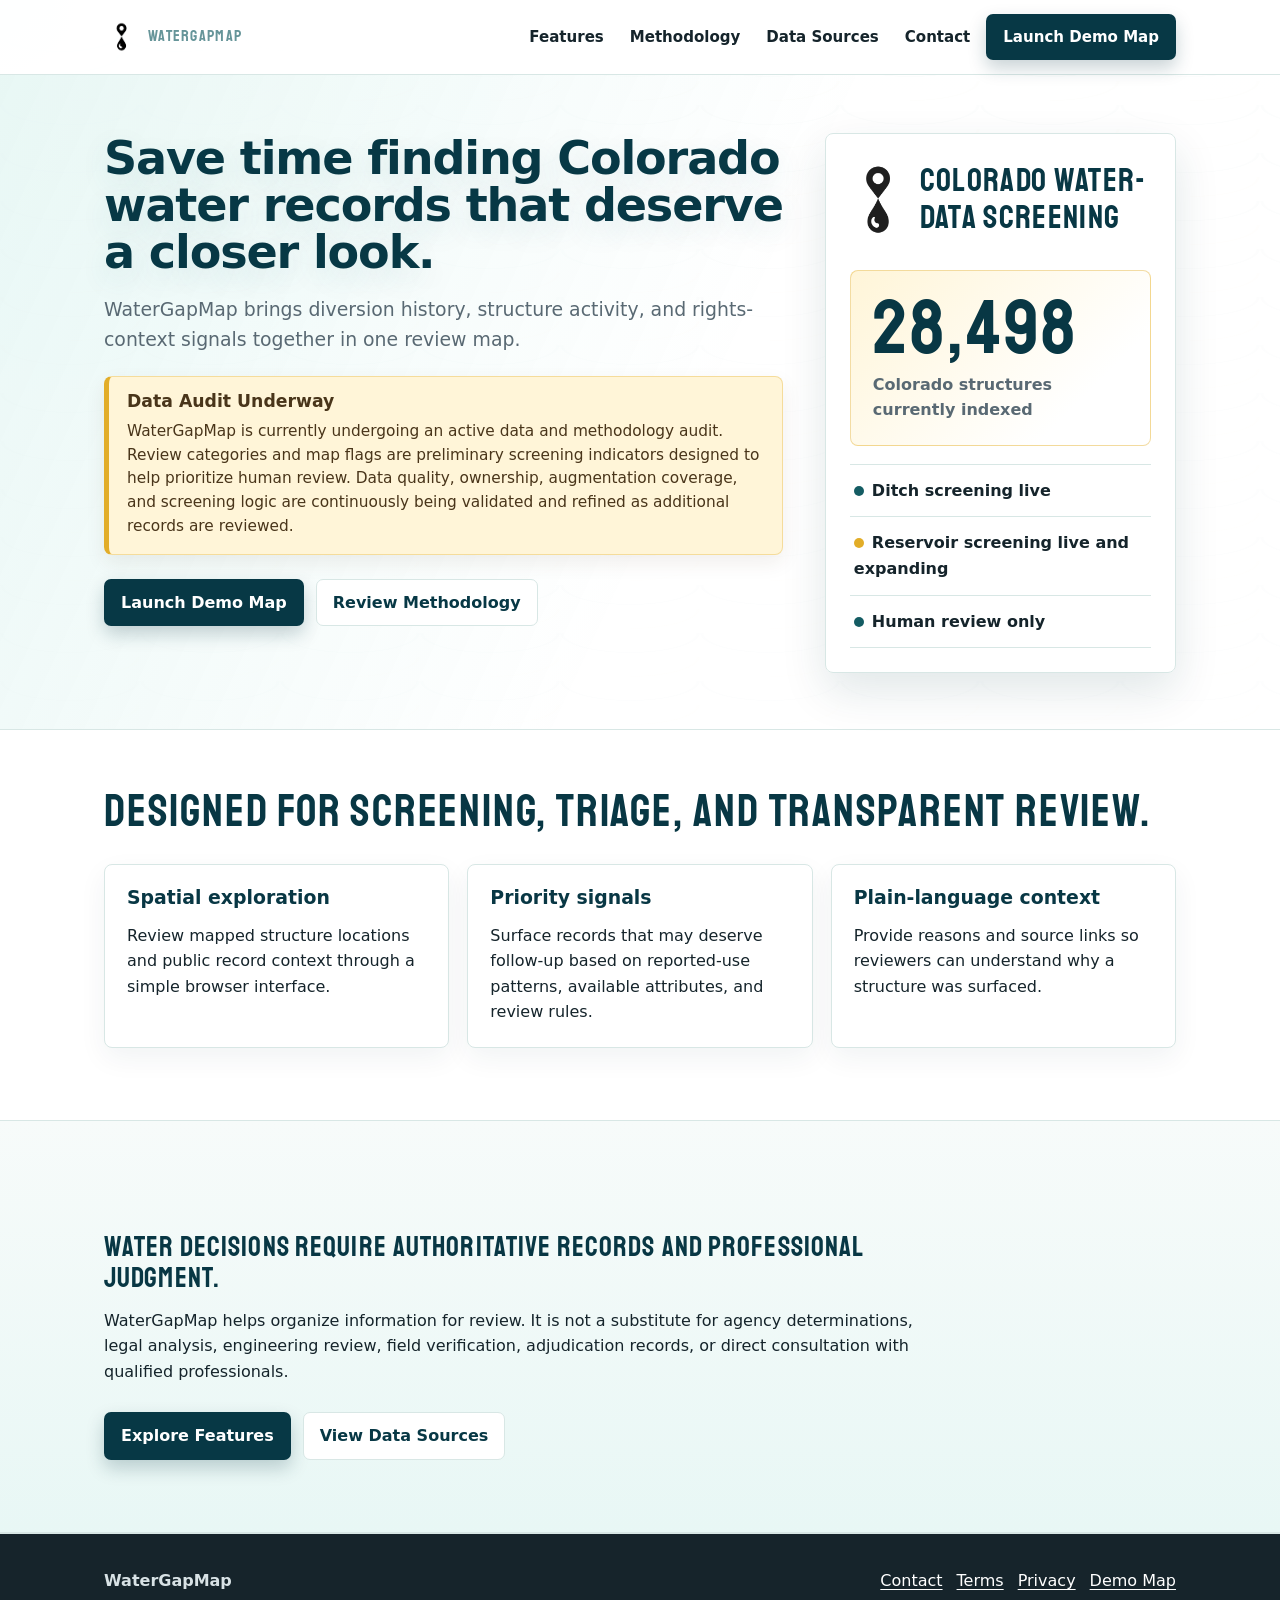
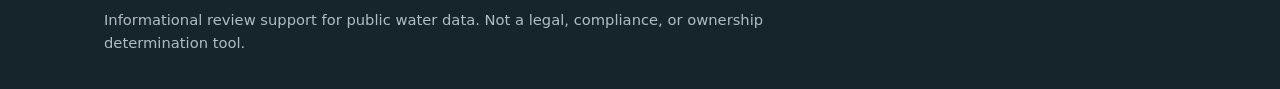
==== commit aa4a2388: "Refine audit notice and homepage disclaimer" ====
--- a/index.html
+++ b/index.html
@@ -33,13 +33,13 @@
           <h1 class="hero-headline">Save time finding Colorado water records that deserve a closer look.</h1>
           <p class="hero-summary">WaterGapMap brings diversion history, structure activity, and rights-context signals together in one review map.</p>
           <div class="audit-notice compact">
-            <strong>Data Audit Underway:</strong> WaterGapMap is currently being reviewed for data accuracy, methodology clarity, and source reconciliation. Review flags are preliminary and should not be interpreted as legal, ownership, or compliance determinations.
+            <h2>Data Audit Underway</h2>
+            <p>WaterGapMap is currently undergoing an active data and methodology audit. Review categories and map flags are preliminary screening indicators designed to help prioritize human review. Data quality, ownership, augmentation coverage, and screening logic are continuously being validated and refined as additional records are reviewed.</p>
           </div>
           <div class="actions">
             <a class="button" href="https://watergapmap-mvp.onrender.com/">Launch Demo Map</a>
             <a class="button secondary" href="methodology.html">Review Methodology</a>
           </div>
-          <p class="notice">WaterGapMap is informational only. It does not determine legality, regulatory compliance, abandonment, injury, validity of a right, or water-right ownership.</p>
         </div>
         <aside class="mvp-panel" aria-label="WaterGapMap MVP scope">
           <div class="panel-header">
--- a/assets/styles.css
+++ b/assets/styles.css
@@ -324,7 +324,11 @@
   max-width: 700px;
   margin-top: 22px;
   padding: 15px 18px;
-  background: rgba(255, 255, 255, 0.86);
+  border-color: rgba(226, 173, 40, 0.34);
+  border-left-color: var(--gold);
+  background: var(--gold-soft);
+  box-shadow: 0 8px 20px rgba(73, 53, 26, 0.08);
+  color: #49351a;
 }
 
 .audit-notice h2 {
@@ -338,6 +342,21 @@
 
 .audit-notice strong {
   color: var(--water-dark);
+}
+
+.audit-notice.compact h2 {
+  font-family: inherit;
+  font-size: 1.08rem;
+  font-weight: 800;
+  letter-spacing: 0;
+  color: #49351a;
+}
+
+.audit-notice.compact p {
+  margin-top: 8px;
+  font-size: 0.96rem;
+  font-weight: 400;
+  line-height: 1.55;
 }
 
 .hero + .section {
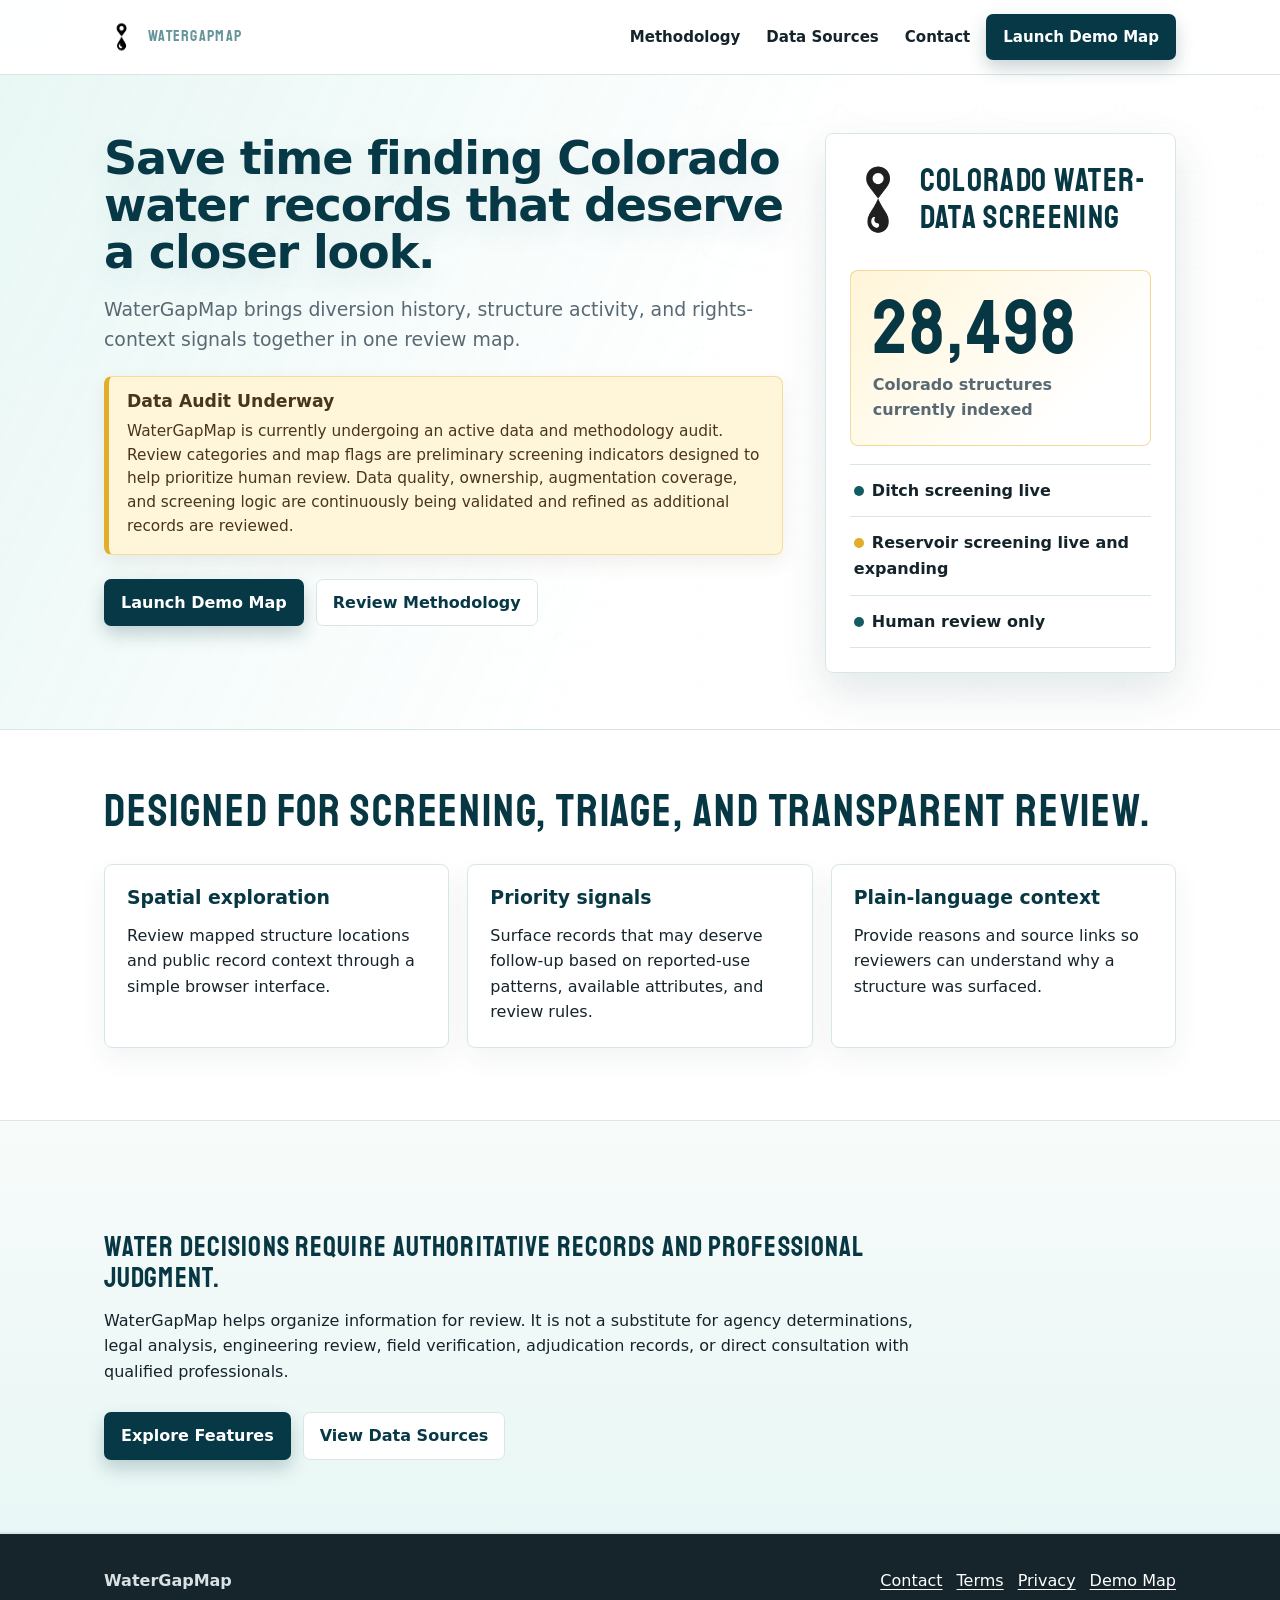
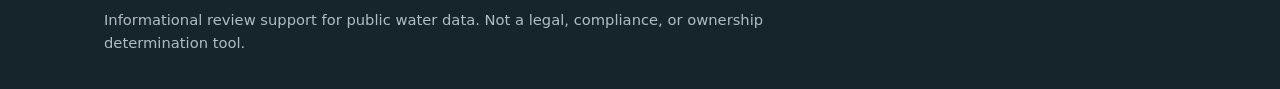
==== commit 8b586d10: "Remove features link from navigation" ====
--- a/index.html
+++ b/index.html
@@ -17,7 +17,6 @@
       <a class="brand" href="index.html"><span class="brand-mark" aria-hidden="true"></span><span>WaterGapMap</span></a>
       <button class="nav-toggle" type="button" aria-label="Toggle navigation menu" aria-expanded="false" aria-controls="primary-navigation"><span class="nav-toggle-bar" aria-hidden="true"></span><span class="nav-toggle-bar" aria-hidden="true"></span><span class="nav-toggle-bar" aria-hidden="true"></span></button>
       <div class="nav-links" id="primary-navigation">
-        <a href="features.html">Features</a>
         <a href="methodology.html">Methodology</a>
         <a href="data-sources.html">Data Sources</a>
         <a href="contact.html">Contact</a>
